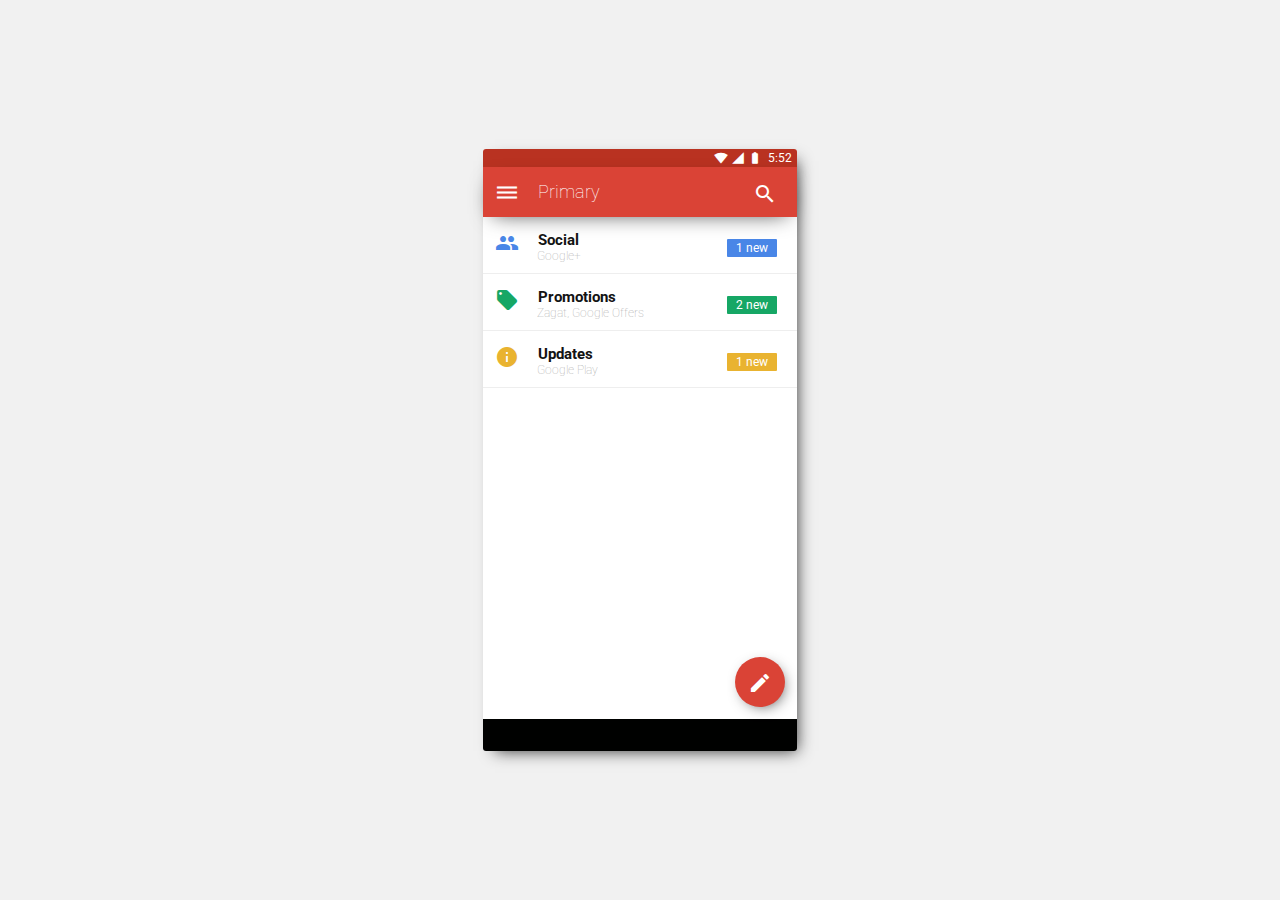
==== Android.html @ 82dcffcf "Added Animation." ====
<!DOCTYPE html>
<html>
  <head>
    <meta charset="utf-8">
    <title>Android</title>
    <link rel="stylesheet" href="https://maxcdn.bootstrapcdn.com/font-awesome/4.7.0/css/font-awesome.min.css">
    <link href="https://fonts.googleapis.com/icon?family=Material+Icons" rel="stylesheet">
    <script src="https://ajax.googleapis.com/ajax/libs/jquery/1.12.4/jquery.min.js"></script>
    <link rel="stylesheet" href="main.css">

    <script>
      $(document).ready(function()
      {
        //This variable calculates the margin-top of the phone div for it to stay in the middle of the window when it gets resized.
        var heightPlacement = (($(window).height() - 602)/2);
        $('.phone').css({"margin-top": heightPlacement, 'opacity': '1', 'transition': '1.5s'});
      });
    </script>
  </head>
  <body>
      <div class="phone">
        <div class="AndroidStatusBar">
          <ul>
            <li><a id="AndroidTime">5:52</a></li>
            <li><a id="AndroidTime"><i class="material-icons" style="font-size:14px;">&#xE1A4;</i></a></li>
            <li><a href="AndroidTime"><i class="material-icons" style="font-size:14px;">&#xE1B9;</i></a></li>
            <li><a id="AndroidTime"><i class="material-icons" style="font-size:14px;">&#xE1BA;</i></a></li>
          </ul>
        </div>

        <div class="AppHeader">
          <span class="AndroidMenuTitle"><i class="material-icons">&#xE3C7;</i></span>
          <span class="AndroidMenuTitle" style="margin-left:55px;">Primary</span>
          <span class="AndroidMenuIcon"><i class="material-icons"  style=" margin-top:11px;">&#xE8B6;</i></span>
        </div>


        <div class="Cards">
            <span class="Social"><i class="material-icons" style="color:#4986e7;">&#xE7FB;</i></span>
            <span class="Social" id="Heading" style="margin-left:55px;">Social</span>
            <span class="Social" id="Sub-Heading" style="margin:0 0 0 54px">Google+</span>
            <button class="NewItems" style="font-size:12px; margin-top:64px; background: #4986e7;">1 new</button>
        </div>

        <div class="Cards">
            <span class="Social"><i class="material-icons" style="color:#16a765;">&#xE54E;</i></span>
            <span class="Social" id="Heading" style="margin-left:55px;">Promotions</span>
            <span class="Social" id="Sub-Heading" style="margin:0 0 0 54px">Zagat, Google Offers</span>
            <button class="NewItems" style="font-size:12px; margin-top:64px; background: #16a765;">2 new</button>
        </div>

        <div class="Cards">
            <span class="Social"><i class="material-icons" style="color:#e9b330;">&#xE88E;</i></span>
            <span class="Social" id="Heading" style="margin-left:55px;">Updates</span>
            <span class="Social" id="Sub-Heading" style="margin:0 0 0 54px">Google Play</span>
            <button class="NewItems" style="font-size:12px; margin-top:64px; background: #e9b330;">1 new</button>
        </div>

        <div class="AddButton" onclick="clickmeButton()">
          <span class="AddButtonIcon">
            <i class="material-icons" style="font-size:24px; vertical-align: middle; text-align: center;">&#xE254;</i>
          </span>
        </div>

        <div class="AndroidButton">
          <ul>
            <li><a><img src="triangle.svg" alt="" width="14"></a></li>
            <li><a><img src="circle.svg" alt="" width="14"></a></li>
            <li><a><img src="rectangle.svg" alt="" width="14"></a></li>
          </ul>
        </div>
    </div>
  </body>
</html>
---- main.css ----
@import url('https://fonts.googleapis.com/css?family=Roboto:300,400');

body
{
  background: #f1f1f1;
  /*overflow-y: hidden;*/
}

.phone
{
  width: 313.62px;
  height: 602px;
  background-color: #fff;
  margin: 0px auto;
  border-radius: 3px;
  position: relative;
  box-shadow:  6px 6px 15px -6px #333;
  opacity: 0;
}

.AndroidStatusBar
{
  height: 14px;
  background-color: #b93221;
  margin: 0;
  border: 0;
  padding: 2px;
  -webkit-box-shadow: 0px 7px 21px -10px rgba(0,0,0,0.75);
  -moz-box-shadow: 0px 7px 21px -10px rgba(0,0,0,0.75);
  box-shadow: 0px 7px 21px -10px rgba(0,0,0,0.75);
  border-top-left-radius: 3px;
  border-top-right-radius: 3px;
}

.AndroidStatusBar ul
{
  list-style-type: none;
  margin: 0;
  padding: 0;
  overflow: hidden;
  background-color: #b93221;
}

.AndroidStatusBar li
{
  float: right;
}

.AndroidStatusBar li a
{
  display: block;
  color: white;
  text-align: center;
  text-decoration: none;
  font-family: 'Roboto', sans-serif;
  font-size: 12px;
}

.AndroidStatusBar #AndroidTime
{
  padding: 0 3px;
}

.AppHeader
{
  height: 50px;
  background-color: #da4336;
  -webkit-box-shadow: 0px 7px 21px -10px rgba(0,0,0,0.75);
  -moz-box-shadow: 0px 7px 21px -10px rgba(0,0,0,0.75);
  box-shadow: 0px 7px 21px -10px rgba(0,0,0,0.75);
}

.AndroidMenuTitle
{
  font-size: 18px;
  color: #fff;
  font-family: 'Roboto', sans-serif;
  position: absolute;
  font-weight: lighter;
  top: 32px;
  margin: 0 8px 0 12px;
}

.AndroidMenuIcon
{
  font-size: 30px;
  color: #fff;
  position: absolute;
  right: 0;
  top: 24px;
  margin: -2px 20px;
}

.AddButton
{
  width: 50px;
  height: 50px;
  border-radius: 50%;
  background-color: #da4336;
  position: absolute;
  bottom: 34px;
  right: 0;
  margin: 0 12px 10px 0;
  color: #fff;
  box-shadow:  3px 4px 15px -6px #333;
  display: table;
}

.AddButtonIcon
{
  display: table-cell;
  vertical-align: middle;
  text-align: center;
  font-size: 22px;
}

.AddButton:hover
{
  transform: scale(1.2);
  transition: 0.2s;
}

.AndroidButton
{
  height: 32px;
  background-color: #000100;
  margin-top: 331px;
  border-bottom-left-radius: 3px;
  border-bottom-right-radius: 3px;
}

.Cards
{
  height: 50px;
  padding: 0;
  margin: 6px auto;
  border-bottom: 1px solid #eee;
  position: relative;
}

.AndroidButton ul
{
  list-style-type: none;
  margin: 0;
  padding: 0;
  overflow: hidden;
}

.AndroidButton li
{
  float: left;
  margin: 0 6px;
}

.AndroidButton li a
{
  display: block;
  color: white;
  text-align: center;
  text-decoration: none;
  font-family: 'Roboto', sans-serif;
  font-size: 12px;
  margin: 9px 0 0 60px;
}

.Social
{
  font-size: 18px;
  color: #fff;
  font-family: 'Roboto', sans-serif;
  position: absolute;
  font-weight: lighter;
  top: 26px;
  margin: -18px 8px 10px 12px;
  color: #131313;
  position: absolute;
}

#Heading
{
  font-weight: bolder;
  font-size: 15px;
}

#Sub-Heading
{
  font-weight: lighter;
  font-size: 12px;
  color: #a4a4a4;
}

.NewItems
{
  position: absolute;
  right: 0;
  top: -48px;
  margin: 0px 20px;
  position: absolute;
  border: 0;
  width: 50px;
  height: 18px;
  color: #fff;
  font-family: 'Roboto', sans-serif;
  border-radius: 1px;
}
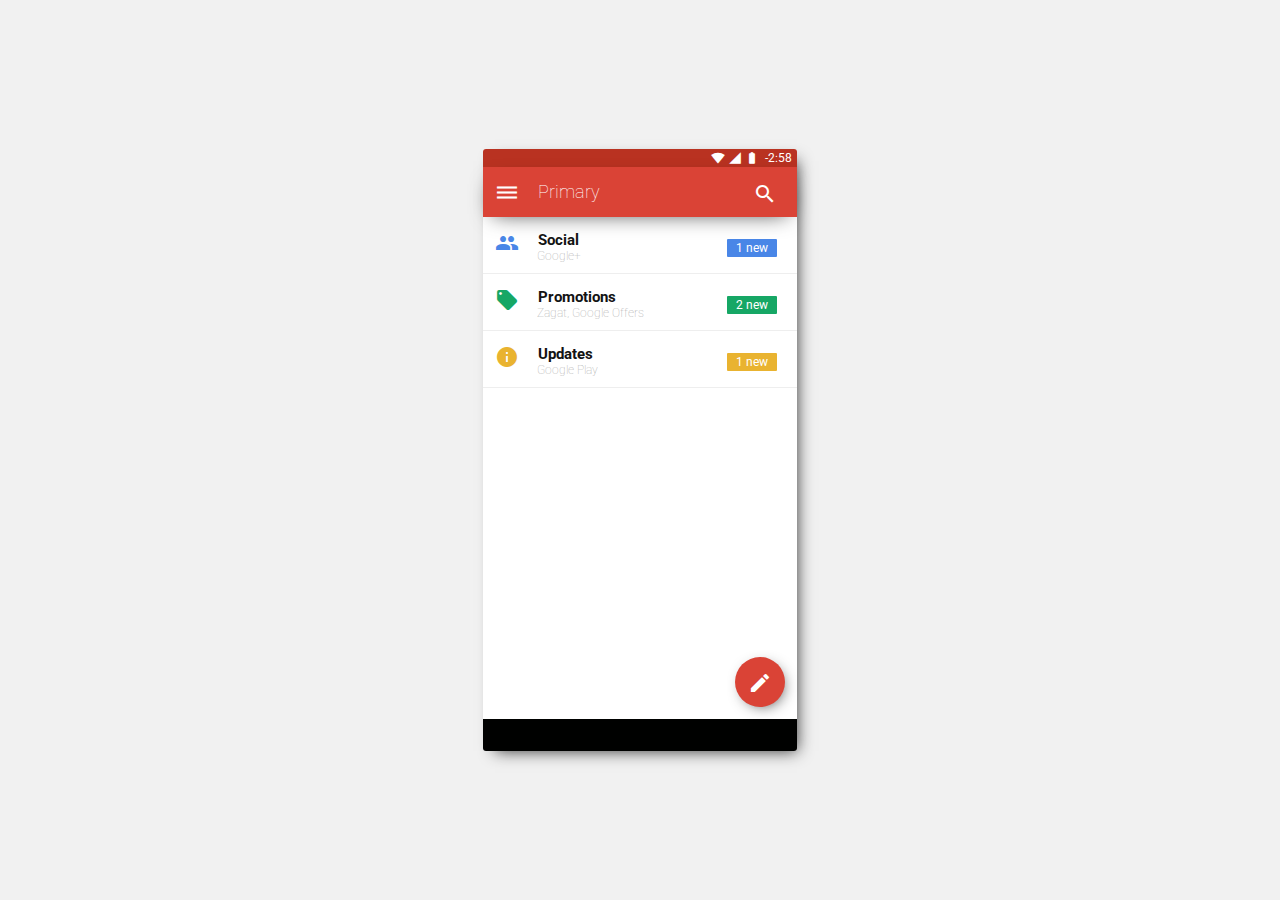
==== commit 86b58c31: "Email Screen Content" ====
--- a/Android.html
+++ b/Android.html
@@ -14,6 +14,37 @@
         //This variable calculates the margin-top of the phone div for it to stay in the middle of the window when it gets resized.
         var heightPlacement = (($(window).height() - 602)/2);
         $('.phone').css({"margin-top": heightPlacement, 'opacity': '1', 'transition': '1.5s'});
+
+        //This variable stores the previous height of the window.
+        var windowHeight = $(window).height();
+
+        //Instead of refreshing the window whenever the size is changed.
+        //This function refreshes the window only with the height of the window is changed.
+        $(window).bind('resize', function(e)
+        {
+          if($(this).height() != windowHeight)
+          {
+            if (window.RT) clearTimeout(window.RT);
+            window.RT = setTimeout(function()
+            {
+              this.location.reload(false); /* false to get page from cache */
+            }, 1);
+          }
+        });
+
+        //This three lines gives the current time and displays it in mobile.
+        var date = new Date();
+        var time = date.getHours() - 12 + ":" + date.getMinutes();
+        $(".Time").text(time);
+
+        $(".AddButtonClickAnimation").hide();
+
+        $(".AddButton").click(function(){
+
+          $(this).addClass("AddButtonClickAnimation");
+          $(".AddButtonClickAnimation").show();
+          $(".AddButtonIcon").remove();
+        });
       });
     </script>
   </head>
@@ -21,7 +52,7 @@
       <div class="phone">
         <div class="AndroidStatusBar">
           <ul>
-            <li><a id="AndroidTime">5:52</a></li>
+            <li><a id="AndroidTime" class="Time">5:52</a></li>
             <li><a id="AndroidTime"><i class="material-icons" style="font-size:14px;">&#xE1A4;</i></a></li>
             <li><a href="AndroidTime"><i class="material-icons" style="font-size:14px;">&#xE1B9;</i></a></li>
             <li><a id="AndroidTime"><i class="material-icons" style="font-size:14px;">&#xE1BA;</i></a></li>
@@ -33,7 +64,6 @@
           <span class="AndroidMenuTitle" style="margin-left:55px;">Primary</span>
           <span class="AndroidMenuIcon"><i class="material-icons"  style=" margin-top:11px;">&#xE8B6;</i></span>
         </div>
-
 
         <div class="Cards">
             <span class="Social"><i class="material-icons" style="color:#4986e7;">&#xE7FB;</i></span>
@@ -56,10 +86,16 @@
             <button class="NewItems" style="font-size:12px; margin-top:64px; background: #e9b330;">1 new</button>
         </div>
 
-        <div class="AddButton" onclick="clickmeButton()">
+        <div class="AddButton">
           <span class="AddButtonIcon">
             <i class="material-icons" style="font-size:24px; vertical-align: middle; text-align: center;">&#xE254;</i>
           </span>
+          <div class="AddButtonClickAnimation">
+            <div class="EmailAppHeader">
+              <span class="EmailAndroidMenuTitle" id="BackButton"><i class="material-icons" style="font-size: 22px;">&#xE314;</i></span>
+              <span class="EmailAndroidMenuTitle" style="margin-left:55px;">Compose</span>
+            </div>
+          </div>
         </div>
 
         <div class="AndroidButton">
--- a/main.css
+++ b/main.css
@@ -104,6 +104,22 @@
   color: #fff;
   box-shadow:  3px 4px 15px -6px #333;
   display: table;
+  cursor: pointer;
+}
+
+.AddButtonClickAnimation
+{
+  width: 100.2%;
+  height: 100%;
+  border-radius: 0;
+  background-color: #303030;
+  transition: .2s;
+  border-top-left-radius: 3px;
+  border-top-right-radius: 3px;
+  position: absolute;
+  bottom: 0;
+  margin: 0;
+  cursor: default;
 }
 
 .AddButtonIcon
@@ -114,19 +130,15 @@
   font-size: 22px;
 }
 
-.AddButton:hover
-{
-  transform: scale(1.2);
-  transition: 0.2s;
-}
-
 .AndroidButton
 {
   height: 32px;
   background-color: #000100;
-  margin-top: 331px;
+  margin-top: 325px;
   border-bottom-left-radius: 3px;
   border-bottom-right-radius: 3px;
+  position: absolute;
+  width: 100%;
 }
 
 .Cards
@@ -203,3 +215,23 @@
   font-family: 'Roboto', sans-serif;
   border-radius: 1px;
 }
+
+.EmailAppHeader
+{
+  height: 50px;
+  background-color: #da4336;
+  -webkit-box-shadow: 0px 7px 21px -10px rgba(0,0,0,0.75);
+  -moz-box-shadow: 0px 7px 21px -10px rgba(0,0,0,0.75);
+  box-shadow: 0px 7px 21px -10px rgba(0,0,0,0.75);
+}
+
+.EmailAndroidMenuTitle
+{
+  font-size: 18px;
+  color: #fff;
+  font-family: 'Roboto', sans-serif;
+  position: absolute;
+  font-weight: lighter;
+  top: 16px;
+  margin: 0 8px 0 12px;
+}
